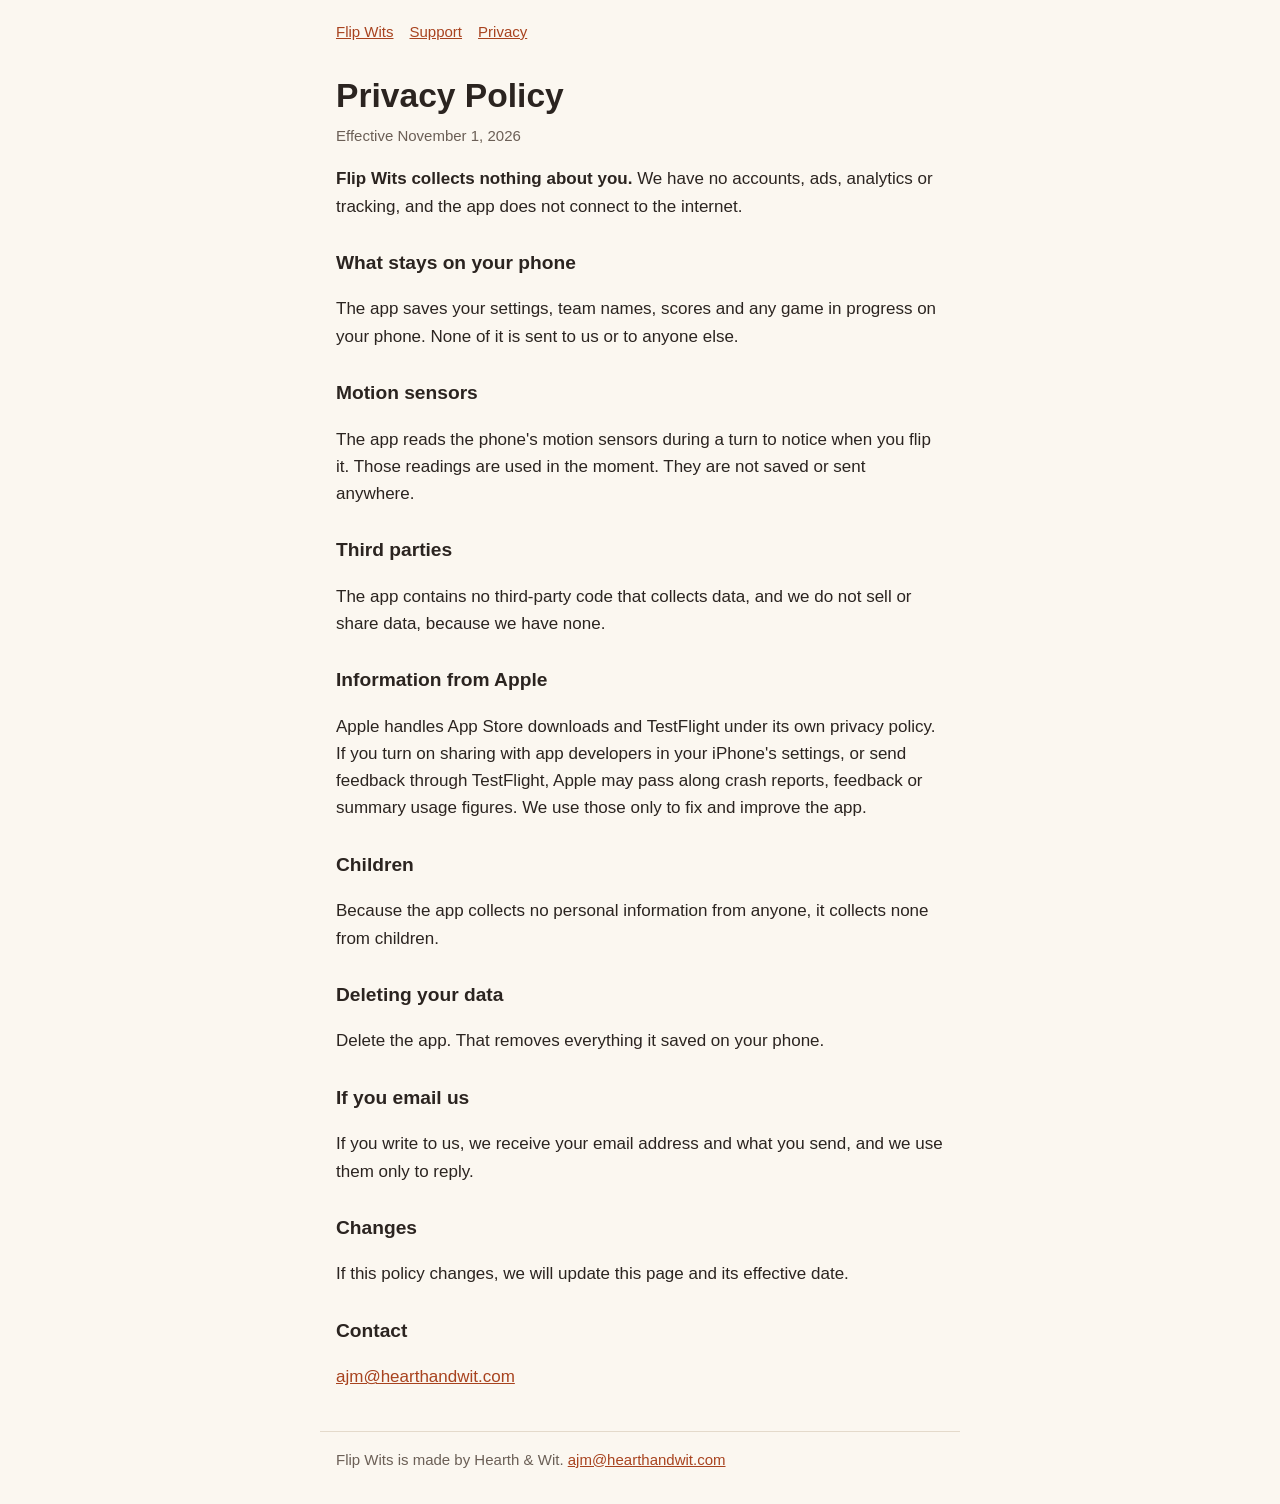
==== privacy/index.html @ d8ba23fc "feat: Flip Wits home, privacy and support pages Co-Authored-By: Claude Opus 5.5 <noreply@anthropic.c" ====
<!doctype html>
<html lang="en">
<head>
<meta charset="utf-8">
<meta name="viewport" content="width=device-width, initial-scale=1">
<title>Flip Wits Privacy</title>
<meta name="description" content="Flip Wits collects nothing about you.">
<link rel="stylesheet" href="/style.css">
</head>
<body>
<nav><a href="/">Flip Wits</a><a href="/support/">Support</a><a href="/privacy/">Privacy</a></nav>
<main>
<h1>Privacy Policy</h1>
<p class="date">Effective November 1, 2026</p>
<p><strong>Flip Wits collects nothing about you.</strong> We have no accounts, ads, analytics or tracking, and the app does not connect to the internet.</p>
<h2>What stays on your phone</h2>
<p>The app saves your settings, team names, scores and any game in progress on your phone. None of it is sent to us or to anyone else.</p>
<h2>Motion sensors</h2>
<p>The app reads the phone's motion sensors during a turn to notice when you flip it. Those readings are used in the moment. They are not saved or sent anywhere.</p>
<h2>Third parties</h2>
<p>The app contains no third-party code that collects data, and we do not sell or share data, because we have none.</p>
<h2>Information from Apple</h2>
<p>Apple handles App Store downloads and TestFlight under its own privacy policy. If you turn on sharing with app developers in your iPhone's settings, or send feedback through TestFlight, Apple may pass along crash reports, feedback or summary usage figures. We use those only to fix and improve the app.</p>
<h2>Children</h2>
<p>Because the app collects no personal information from anyone, it collects none from children.</p>
<h2>Deleting your data</h2>
<p>Delete the app. That removes everything it saved on your phone.</p>
<h2>If you email us</h2>
<p>If you write to us, we receive your email address and what you send, and we use them only to reply.</p>
<h2>Changes</h2>
<p>If this policy changes, we will update this page and its effective date.</p>
<h2>Contact</h2>
<p><a href="mailto:ajm@hearthandwit.com">ajm@hearthandwit.com</a></p>
</main>
<footer>Flip Wits is made by Hearth &amp; Wit. <a href="mailto:ajm@hearthandwit.com">ajm@hearthandwit.com</a></footer>
</body>
</html>
---- style.css ----
/* One small stylesheet with no outside requests, so the pages load fast and tell no third party about a visit. */
:root { color-scheme: light dark; --bg: #fbf7f0; --ink: #2b2420; --muted: #6b5f56; --accent: #a8431f; --rule: #e4dacb; }
@media (prefers-color-scheme: dark) { :root { --bg: #1f1a17; --ink: #f3ece3; --muted: #b9ada1; --accent: #ef9a72; --rule: #40362f; } }
* { box-sizing: border-box; }
body { margin: 0; background: var(--bg); color: var(--ink); font: 17px/1.6 -apple-system, BlinkMacSystemFont, "Segoe UI", Roboto, sans-serif; }
main, nav, footer { max-width: 40rem; margin: 0 auto; padding: 0 16px; }
nav { padding-top: 20px; display: flex; flex-wrap: wrap; gap: 16px; font-size: 15px; }
h1 { font-size: 2.1rem; line-height: 1.2; margin: 32px 0 8px; }
h2 { font-size: 1.2rem; margin: 28px 0 4px; }
a { color: var(--accent); }
.lede { font-size: 1.15rem; color: var(--muted); margin-top: 0; }
.date { color: var(--muted); font-size: 15px; margin-top: 0; }
footer { margin-top: 40px; padding-top: 16px; padding-bottom: 32px; border-top: 1px solid var(--rule); color: var(--muted); font-size: 15px; }
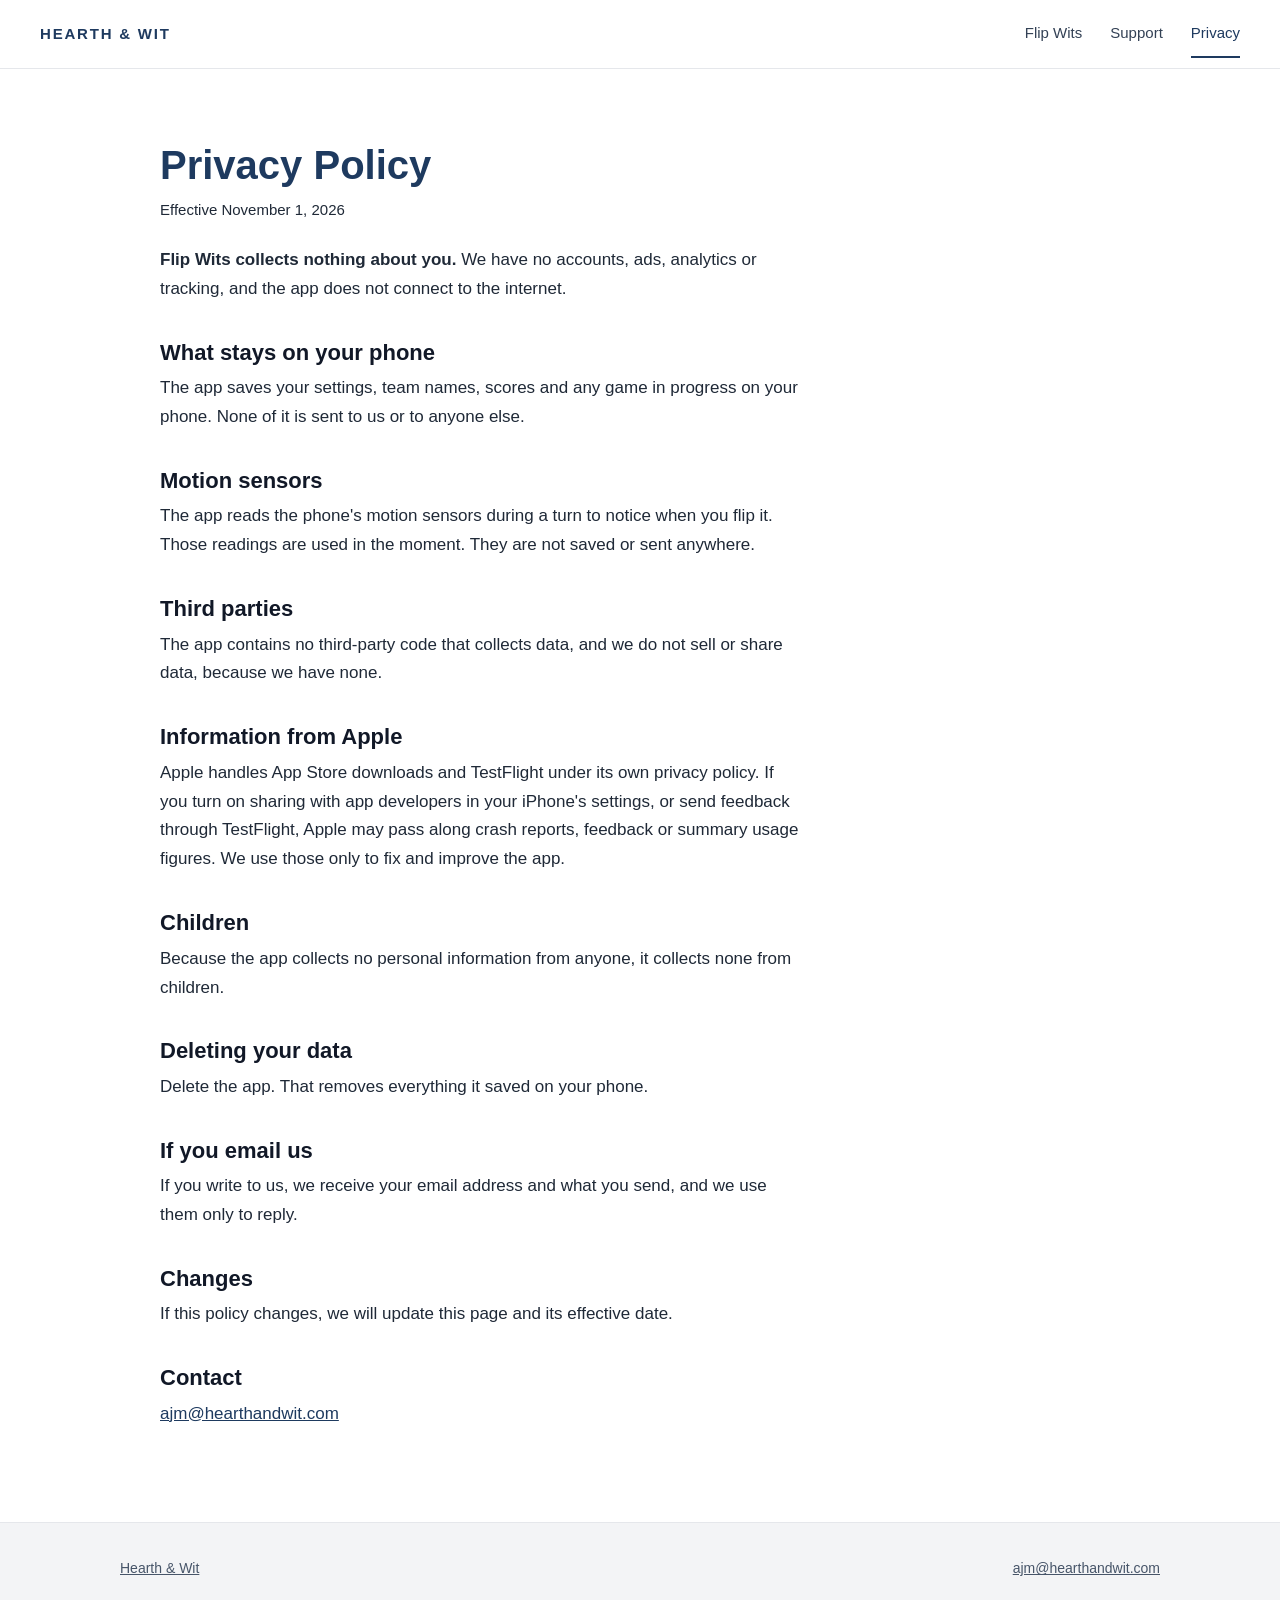
==== commit 946c565f: "style: match the Hearth & Wit site Reuses the main site's stylesheet, favicon, top bar, hero and car" ====
--- a/privacy/index.html
+++ b/privacy/index.html
@@ -5,11 +5,23 @@
 <meta name="viewport" content="width=device-width, initial-scale=1">
 <title>Flip Wits Privacy</title>
 <meta name="description" content="Flip Wits collects nothing about you.">
-<link rel="stylesheet" href="/style.css">
+<meta name="theme-color" content="#ffffff">
+<link rel="icon" href="../favicon.svg?v=2" type="image/svg+xml">
+<link rel="stylesheet" href="../style.css?v=2">
 </head>
 <body>
-<nav><a href="/">Flip Wits</a><a href="/support/">Support</a><a href="/privacy/">Privacy</a></nav>
-<main>
+<a class="skip" href="#main">Skip to content</a>
+<header class="top">
+  <a class="brand" href="https://hearthandwit.com/">Hearth &amp; Wit</a>
+  <nav aria-label="Flip Wits">
+    <a href="../">Flip Wits</a>
+    <a href="../support/">Support</a>
+    <a href="../privacy/" aria-current="page">Privacy</a>
+  </nav>
+</header>
+
+<main id="main">
+<article class="page">
 <h1>Privacy Policy</h1>
 <p class="date">Effective November 1, 2026</p>
 <p><strong>Flip Wits collects nothing about you.</strong> We have no accounts, ads, analytics or tracking, and the app does not connect to the internet.</p>
@@ -31,7 +43,14 @@
 <p>If this policy changes, we will update this page and its effective date.</p>
 <h2>Contact</h2>
 <p><a href="mailto:ajm@hearthandwit.com">ajm@hearthandwit.com</a></p>
+</article>
 </main>
-<footer>Flip Wits is made by Hearth &amp; Wit. <a href="mailto:ajm@hearthandwit.com">ajm@hearthandwit.com</a></footer>
+
+<footer>
+  <div class="inner">
+    <span><a href="https://hearthandwit.com/">Hearth &amp; Wit</a></span>
+    <a href="mailto:ajm@hearthandwit.com">ajm@hearthandwit.com</a>
+  </div>
+</footer>
 </body>
 </html>
--- a/style.css
+++ b/style.css
@@ -1,13 +1,91 @@
-/* One small stylesheet with no outside requests, so the pages load fast and tell no third party about a visit. */
-:root { color-scheme: light dark; --bg: #fbf7f0; --ink: #2b2420; --muted: #6b5f56; --accent: #a8431f; --rule: #e4dacb; }
-@media (prefers-color-scheme: dark) { :root { --bg: #1f1a17; --ink: #f3ece3; --muted: #b9ada1; --accent: #ef9a72; --rule: #40362f; } }
+/* One small stylesheet with no outside requests, so the pages load fast and tell no third party about a visit.
+   Everything down to the Flip Wits section is copied from hearthandwit-site/style.css so the two sites match.
+   When that file changes, copy the change here and bump the ?v= tag on the links in all three pages. */
+:root { color-scheme: light; --bg: #ffffff; --ink: #111827; --body: #1f2937; --muted: #475569; --accent: #1e3a5f; --accent-dark: #0f2742; --rule: #e5e7eb; --tint: #f1f5f9; --band: #f3f4f6; }
 * { box-sizing: border-box; }
-body { margin: 0; background: var(--bg); color: var(--ink); font: 17px/1.6 -apple-system, BlinkMacSystemFont, "Segoe UI", Roboto, sans-serif; }
-main, nav, footer { max-width: 40rem; margin: 0 auto; padding: 0 16px; }
-nav { padding-top: 20px; display: flex; flex-wrap: wrap; gap: 16px; font-size: 15px; }
-h1 { font-size: 2.1rem; line-height: 1.2; margin: 32px 0 8px; }
-h2 { font-size: 1.2rem; margin: 28px 0 4px; }
+html { scroll-behavior: smooth; }
+@media (prefers-reduced-motion: reduce) { html { scroll-behavior: auto; } .card { transition: none; } }
+body { margin: 0; background: var(--bg); color: var(--ink); font: 17px/1.7 Inter, -apple-system, BlinkMacSystemFont, "Segoe UI", Roboto, sans-serif; position: relative; }
 a { color: var(--accent); }
-.lede { font-size: 1.15rem; color: var(--muted); margin-top: 0; }
-.date { color: var(--muted); font-size: 15px; margin-top: 0; }
-footer { margin-top: 40px; padding-top: 16px; padding-bottom: 32px; border-top: 1px solid var(--rule); color: var(--muted); font-size: 15px; }
+a:hover { color: var(--accent-dark); }
+/* One visible focus ring for keyboard users, on every link. */
+a:focus-visible { outline: 3px solid var(--accent); outline-offset: 3px; border-radius: 3px; }
+/* The skip link sits off screen until a keyboard user tabs to it. */
+.skip { position: absolute; left: 16px; top: -48px; background: var(--accent); color: #fff; padding: 8px 12px; border-radius: 6px; z-index: 3; text-decoration: none; }
+.skip:focus { top: 12px; }
+h1, h2, h3 { line-height: 1.2; margin: 0; }
+p { margin: 0 0 14px; }
+
+/* The top bar: wordmark left, section links right, wrapping on a phone. */
+.top { position: sticky; top: 0; z-index: 2; background: rgba(255, 255, 255, .96); border-bottom: 1px solid var(--rule); display: flex; flex-wrap: wrap; align-items: center; justify-content: space-between; gap: 4px 32px; padding: 10px 40px; }
+.brand { font-size: 15px; font-weight: 700; letter-spacing: .12em; text-transform: uppercase; color: var(--accent); text-decoration: none; padding: 10px 0; }
+nav { display: flex; flex-wrap: wrap; gap: 4px 28px; }
+nav a { color: #334155; text-decoration: none; font-size: 15px; font-weight: 500; padding: 10px 0; border-bottom: 2px solid transparent; }
+nav a:hover { color: var(--accent); border-bottom-color: var(--accent); }
+
+/* The faint line drawing sits behind the hero, off the right edge. The wrapper clips it so the page never grows wider than the window. */
+.backdrop { position: absolute; right: 0; top: 120px; width: 600px; height: 720px; overflow: hidden; color: var(--accent); opacity: .07; pointer-events: none; z-index: 0; }
+.backdrop svg { position: absolute; right: -120px; top: 0; width: 720px; height: 720px; }
+
+main { position: relative; z-index: 1; width: 100%; max-width: 1040px; margin: 0 auto; padding: 0 40px; }
+
+/* The hero: the mark beside the introduction, stacking on a phone. */
+.hero { display: flex; align-items: center; gap: 64px; padding: 96px 0 72px; }
+.mark { flex: 0 0 auto; width: 200px; height: 200px; border-radius: 50%; background: var(--tint); border: 1px solid #e2e8f0; display: flex; align-items: center; justify-content: center; color: var(--accent); }
+.mark svg { width: 112px; height: 112px; }
+.intro { min-width: 0; }
+h1 { font-size: 40px; font-weight: 700; color: var(--accent); margin-bottom: 12px; }
+.tagline { color: var(--muted); margin-bottom: 20px; }
+.intro p { color: var(--body); }
+.cta { margin-top: 24px; }
+/* The outlined button, in the style of the reference site's Download CV button, filled on hover. */
+.button { display: inline-flex; align-items: center; gap: 10px; border: 1.5px solid var(--accent); color: var(--accent); border-radius: 6px; padding: 12px 20px; font-size: 13px; font-weight: 600; letter-spacing: .08em; text-transform: uppercase; text-decoration: none; min-height: 44px; }
+.button svg { width: 16px; height: 16px; }
+.button:hover { background: var(--accent); color: #fff; }
+
+/* The cards: three across on a desktop, one column on a phone. */
+.apps { padding: 24px 0 48px; }
+h2 { font-size: 26px; font-weight: 700; margin-bottom: 8px; }
+.sub { color: var(--muted); font-size: 16px; margin-bottom: 28px; }
+.cards { list-style: none; margin: 0; padding: 0; display: grid; grid-template-columns: repeat(3, minmax(0, 1fr)); gap: 24px; }
+.card { background: var(--bg); border: 1px solid var(--rule); border-radius: 10px; padding: 28px; display: flex; flex-direction: column; gap: 12px; transition: box-shadow .15s ease; }
+.card:hover { box-shadow: 0 6px 24px rgba(15, 23, 42, .08); }
+.icon { width: 28px; height: 28px; color: var(--accent); }
+h3 { font-size: 19px; font-weight: 600; margin-top: 4px; }
+.card p { margin: 0; font-size: 15px; line-height: 1.65; color: #374151; }
+.card > p:first-of-type { flex: 1 0 auto; }
+.open { text-decoration: none; font-weight: 600; font-size: 15px; display: inline-flex; align-items: center; gap: 6px; padding: 8px 0; min-height: 44px; }
+.open svg { width: 16px; height: 16px; }
+.open:hover { text-decoration: underline; }
+.more { display: flex; flex-wrap: wrap; gap: 0 16px; border-top: 1px solid var(--tint); padding-top: 8px; }
+.more a { color: var(--muted); font-size: 14px; text-decoration: none; padding: 8px 0; display: inline-block; }
+.more a:hover { color: var(--accent); text-decoration: underline; }
+
+.support { padding: 24px 0 80px; max-width: 640px; }
+.support p { color: var(--body); }
+
+footer { position: relative; z-index: 1; background: var(--band); border-top: 1px solid var(--rule); padding: 28px 40px; }
+footer .inner { max-width: 1040px; margin: 0 auto; display: flex; flex-wrap: wrap; align-items: center; justify-content: space-between; gap: 8px 24px; font-size: 14px; color: var(--muted); }
+footer a { color: var(--muted); padding: 6px 0; }
+
+@media (max-width: 760px) {
+  .top, footer { padding-left: 16px; padding-right: 16px; }
+  main { padding: 0 16px; }
+  .hero { flex-direction: column; align-items: flex-start; gap: 32px; padding: 56px 0 40px; }
+  h1 { font-size: 34px; }
+  .cards { grid-template-columns: repeat(1, minmax(0, 1fr)); }
+  .backdrop { width: 280px; height: 480px; top: 60px; }
+  .backdrop svg { width: 480px; height: 480px; right: -200px; }
+}
+
+/* Flip Wits additions: the text pages use the home page's reading width and heading sizes. */
+.page { max-width: 640px; padding: 72px 0 80px; }
+.page h1 { margin-bottom: 8px; }
+.page h2 { font-size: 22px; margin: 36px 0 8px; }
+.page h3 { font-size: 17px; margin: 24px 0 4px; }
+.page p { color: var(--body); }
+.date { color: var(--muted); font-size: 15px; margin-bottom: 24px; }
+.lede { color: var(--muted); margin-bottom: 8px; }
+.status { color: var(--muted); font-size: 15px; }
+nav a[aria-current="page"] { color: var(--accent); border-bottom-color: var(--accent); }
+@media (max-width: 760px) { .page { padding: 48px 0 56px; } }
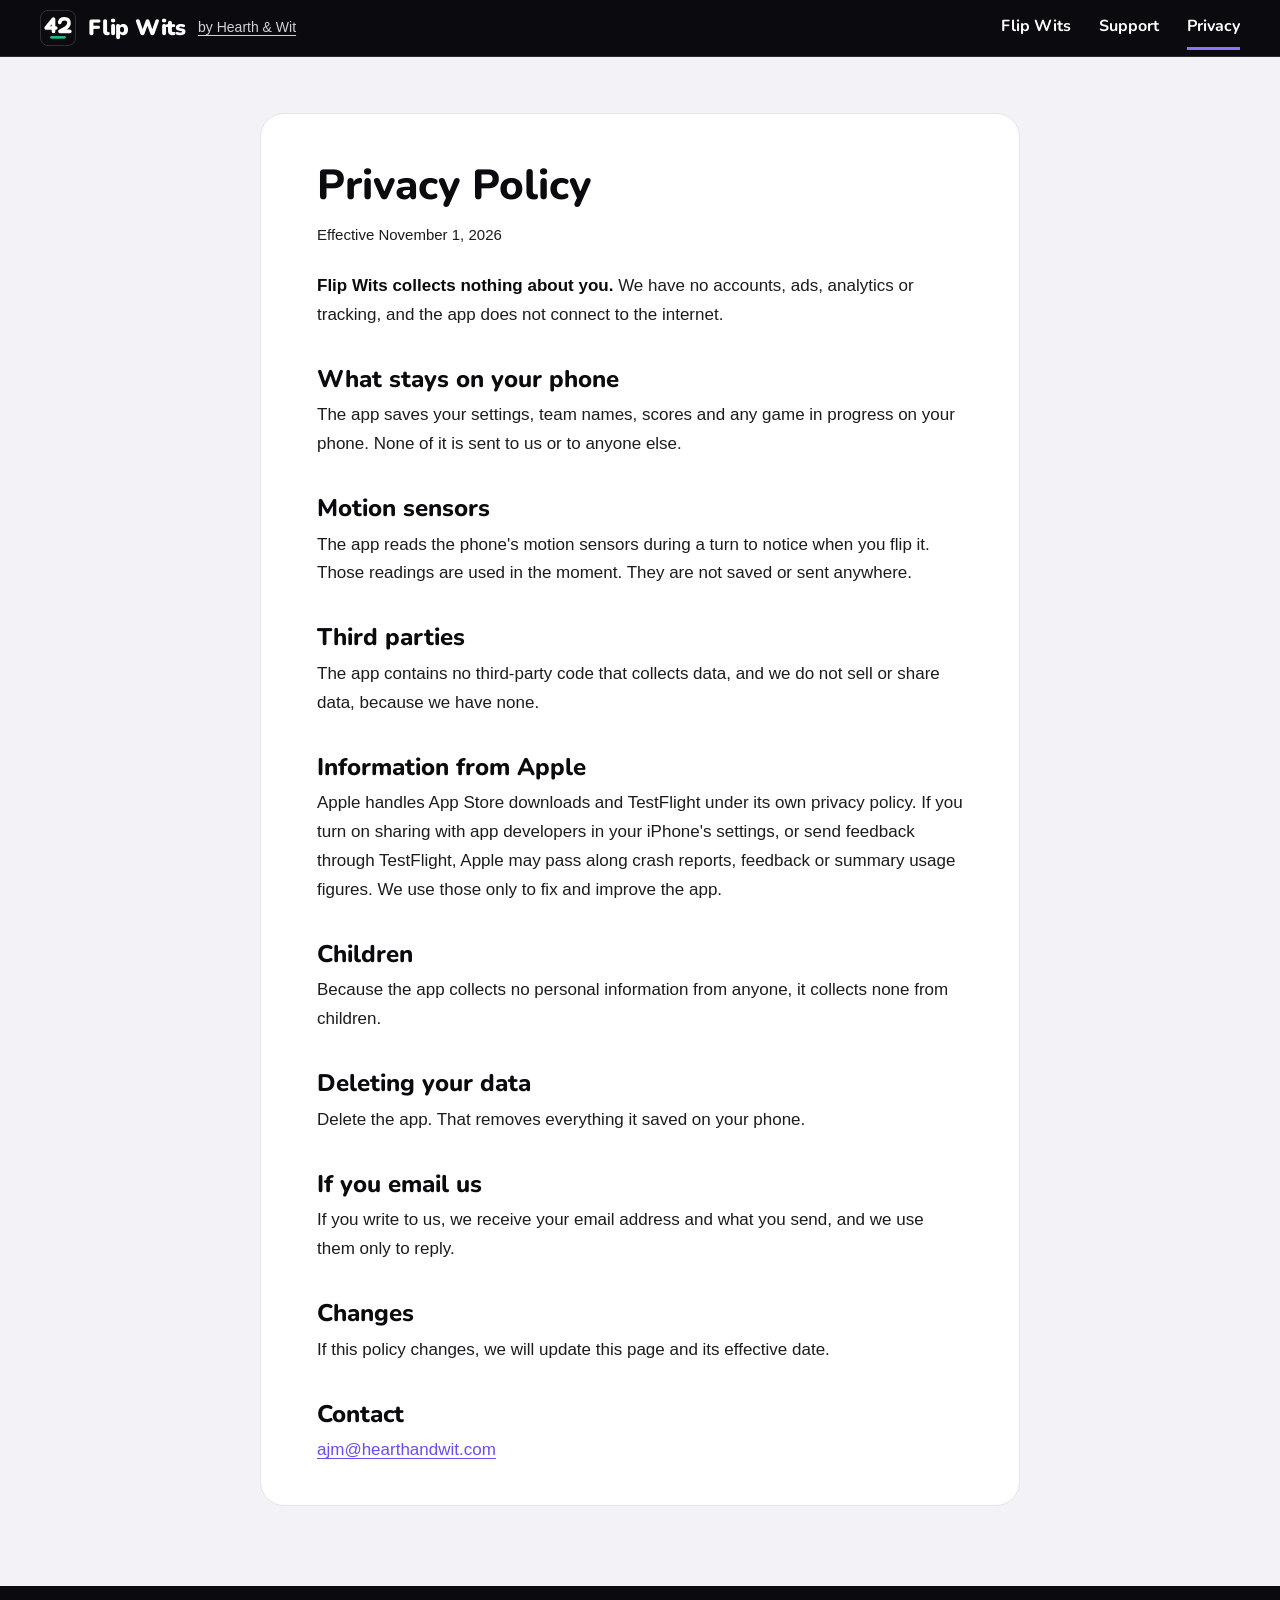
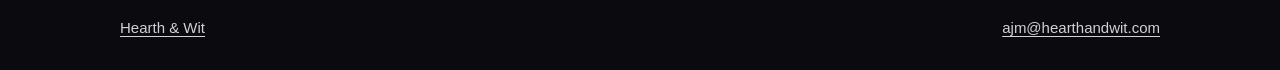
==== commit 2c4d29c0: "Restyle the site as Flip Wits instead of a copy of Hearth & Wit The pages now carry the app's own lo" ====
--- a/privacy/index.html
+++ b/privacy/index.html
@@ -5,14 +5,19 @@
 <meta name="viewport" content="width=device-width, initial-scale=1">
 <title>Flip Wits Privacy</title>
 <meta name="description" content="Flip Wits collects nothing about you.">
-<meta name="theme-color" content="#ffffff">
-<link rel="icon" href="../favicon.svg?v=2" type="image/svg+xml">
-<link rel="stylesheet" href="../style.css?v=2">
+<meta name="theme-color" content="#0B0B0F">
+<link rel="icon" href="../favicon.svg?v=3" type="image/svg+xml">
+<link rel="stylesheet" href="../style.css?v=3">
 </head>
 <body>
 <a class="skip" href="#main">Skip to content</a>
+<!-- The top bar: the Flip Wits mark and wordmark, a small link back to the company, and the page links. -->
 <header class="top">
-  <a class="brand" href="https://hearthandwit.com/">Hearth &amp; Wit</a>
+  <div class="brand">
+    <svg class="brand-mark" aria-hidden="true" viewBox="0 0 64 64"><rect x=".75" y=".75" width="62.5" height="62.5" rx="14" fill="#0B0B0F" stroke="#3A3A3C" stroke-width="1.5"/><path d="M24 38V16L11 32H28M35 22Q36 15.5 43.5 15.5Q51.5 15.5 51.5 23Q51.5 27.5 46.5 31.5L35.5 38H53" fill="none" stroke="#FFFFFF" stroke-width="6.5" stroke-linecap="round" stroke-linejoin="round"/><rect x="18" y="46" width="28" height="5" rx="2.5" fill="#1FB889"/></svg>
+    <span class="wordmark">Flip Wits</span>
+    <a class="by" href="https://hearthandwit.com/">by Hearth &amp; Wit</a>
+  </div>
   <nav aria-label="Flip Wits">
     <a href="../">Flip Wits</a>
     <a href="../support/">Support</a>
--- a/style.css
+++ b/style.css
@@ -1,91 +1,218 @@
-/* One small stylesheet with no outside requests, so the pages load fast and tell no third party about a visit.
-   Everything down to the Flip Wits section is copied from hearthandwit-site/style.css so the two sites match.
-   When that file changes, copy the change here and bump the ?v= tag on the links in all three pages. */
-:root { color-scheme: light; --bg: #ffffff; --ink: #111827; --body: #1f2937; --muted: #475569; --accent: #1e3a5f; --accent-dark: #0f2742; --rule: #e5e7eb; --tint: #f1f5f9; --band: #f3f4f6; }
+/* The Flip Wits site: one small stylesheet with no outside requests, so the pages load fast and tell no third party about a visit.
+   The look follows the iOS app itself, not the Hearth & Wit company site. Every color below is a value from the app's design
+   tokens (design/tokens.json in the math-phone-app repo); README.md lists where each one comes from and its contrast.
+   When this file changes, bump the ?v= tag on its links in all three pages. */
+
+/* Nunito is the rounded face the app's design canvases use in place of SF Pro Rounded. Only the latin subset and only
+   the three weights in use are served from this site's own fonts folder (OFL, see fonts/OFL.txt): 700 for buttons and
+   small headings, 800 for headings and the wordmark, 900 for the big number on the turn screen, as the app sets numbers heavy.
+   font-display: swap shows the text at once in the fallback face while a file loads. */
+@font-face { font-family: "Nunito"; src: url("fonts/nunito-700-latin.woff2") format("woff2"); font-weight: 700; font-style: normal; font-display: swap; }
+@font-face { font-family: "Nunito"; src: url("fonts/nunito-800-latin.woff2") format("woff2"); font-weight: 800; font-style: normal; font-display: swap; }
+@font-face { font-family: "Nunito"; src: url("fonts/nunito-900-latin.woff2") format("woff2"); font-weight: 900; font-style: normal; font-display: swap; }
+
+/* The palette, named as in the app. The game ground and its white text are the turn, countdown and flash screens; the grouped
+   grey and white surfaces are the app's menus. Got it and Pass each come in a light-ground and a dark-ground value, and are
+   never shown by color alone: each always sits with its glyph and its word. --soft and --muted are the two text greys,
+   chosen dark (or light) enough to pass 4.5:1 on every ground they sit on. */
+:root {
+  color-scheme: light;
+  --ground: #0B0B0F; --on-ground: #FFFFFF; --soft: #D1D1D6; --raised: #1C1C1E; --edge: #2C2C2E;
+  --grouped: #F2F2F7; --surface: #FFFFFF; --label: #0B0B0F; --body: #1C1C1E; --muted: #545458; --rule: #E5E5EA;
+  --violet: #6C4CF1; --violet-deep: #4A2FD0; --violet-dark: #8B74FF;
+  --got: #009E73; --got-dark: #1FB889; --pass: #D55E00; --pass-dark: #F07A1A; --warn: #E69F00; --warn-dark: #F2B134;
+  --round: Nunito, ui-rounded, "SF Pro Rounded", system-ui, sans-serif;
+  --sans: -apple-system, BlinkMacSystemFont, "Segoe UI", Roboto, "Helvetica Neue", Arial, sans-serif;
+  --focus: var(--violet);
+}
+
+/* The page ground is the menus' grouped grey, so the long support and privacy text reads as dark on light. The body face is the
+   system sans, as the app's menus use the system labels; the rounded face is kept for headings, buttons and numbers. */
 * { box-sizing: border-box; }
 html { scroll-behavior: smooth; }
-@media (prefers-reduced-motion: reduce) { html { scroll-behavior: auto; } .card { transition: none; } }
-body { margin: 0; background: var(--bg); color: var(--ink); font: 17px/1.7 Inter, -apple-system, BlinkMacSystemFont, "Segoe UI", Roboto, sans-serif; position: relative; }
-a { color: var(--accent); }
-a:hover { color: var(--accent-dark); }
-/* One visible focus ring for keyboard users, on every link. */
-a:focus-visible { outline: 3px solid var(--accent); outline-offset: 3px; border-radius: 3px; }
-/* The skip link sits off screen until a keyboard user tabs to it. */
-.skip { position: absolute; left: 16px; top: -48px; background: var(--accent); color: #fff; padding: 8px 12px; border-radius: 6px; z-index: 3; text-decoration: none; }
+body { margin: 0; background: var(--grouped); color: var(--body); font: 17px/1.7 var(--sans); position: relative; -webkit-text-size-adjust: 100%; }
+h1, h2, h3 { font-family: var(--round); font-weight: 800; color: var(--label); line-height: 1.15; margin: 0; }
+p { margin: 0 0 14px; }
+a { color: var(--violet); text-underline-offset: 3px; }
+a:hover { color: var(--violet-deep); }
+
+/* One visible focus ring for keyboard users on every link. It is violet on the light grounds and white on the dark ones
+   (the dark blocks set --focus), so it always stands well clear of what is behind it. */
+:focus-visible { outline: 3px solid var(--focus); outline-offset: 3px; border-radius: 6px; }
+.top, .hero, footer { --focus: var(--on-ground); }
+
+/* The skip link sits off screen until a keyboard user tabs to it, then drops in over the top bar. */
+.skip { position: absolute; left: 16px; top: -64px; z-index: 3; background: var(--violet-deep); color: #fff; font-family: var(--round); font-weight: 800; padding: 12px 20px; border-radius: 999px; text-decoration: none; }
 .skip:focus { top: 12px; }
-h1, h2, h3 { line-height: 1.2; margin: 0; }
-p { margin: 0 0 14px; }
-
-/* The top bar: wordmark left, section links right, wrapping on a phone. */
-.top { position: sticky; top: 0; z-index: 2; background: rgba(255, 255, 255, .96); border-bottom: 1px solid var(--rule); display: flex; flex-wrap: wrap; align-items: center; justify-content: space-between; gap: 4px 32px; padding: 10px 40px; }
-.brand { font-size: 15px; font-weight: 700; letter-spacing: .12em; text-transform: uppercase; color: var(--accent); text-decoration: none; padding: 10px 0; }
-nav { display: flex; flex-wrap: wrap; gap: 4px 28px; }
-nav a { color: #334155; text-decoration: none; font-size: 15px; font-weight: 500; padding: 10px 0; border-bottom: 2px solid transparent; }
-nav a:hover { color: var(--accent); border-bottom-color: var(--accent); }
-
-/* The faint line drawing sits behind the hero, off the right edge. The wrapper clips it so the page never grows wider than the window. */
-.backdrop { position: absolute; right: 0; top: 120px; width: 600px; height: 720px; overflow: hidden; color: var(--accent); opacity: .07; pointer-events: none; z-index: 0; }
-.backdrop svg { position: absolute; right: -120px; top: 0; width: 720px; height: 720px; }
-
-main { position: relative; z-index: 1; width: 100%; max-width: 1040px; margin: 0 auto; padding: 0 40px; }
-
-/* The hero: the mark beside the introduction, stacking on a phone. */
-.hero { display: flex; align-items: center; gap: 64px; padding: 96px 0 72px; }
-.mark { flex: 0 0 auto; width: 200px; height: 200px; border-radius: 50%; background: var(--tint); border: 1px solid #e2e8f0; display: flex; align-items: center; justify-content: center; color: var(--accent); }
-.mark svg { width: 112px; height: 112px; }
-.intro { min-width: 0; }
-h1 { font-size: 40px; font-weight: 700; color: var(--accent); margin-bottom: 12px; }
-.tagline { color: var(--muted); margin-bottom: 20px; }
-.intro p { color: var(--body); }
-.cta { margin-top: 24px; }
-/* The outlined button, in the style of the reference site's Download CV button, filled on hover. */
-.button { display: inline-flex; align-items: center; gap: 10px; border: 1.5px solid var(--accent); color: var(--accent); border-radius: 6px; padding: 12px 20px; font-size: 13px; font-weight: 600; letter-spacing: .08em; text-transform: uppercase; text-decoration: none; min-height: 44px; }
-.button svg { width: 16px; height: 16px; }
-.button:hover { background: var(--accent); color: #fff; }
-
-/* The cards: three across on a desktop, one column on a phone. */
-.apps { padding: 24px 0 48px; }
-h2 { font-size: 26px; font-weight: 700; margin-bottom: 8px; }
-.sub { color: var(--muted); font-size: 16px; margin-bottom: 28px; }
+.skip:hover { color: #fff; }
+
+/* The blocks share one centered column, so the dark hero band and the light sections can each run edge to edge. */
+.wrap { width: 100%; max-width: 1120px; margin: 0 auto; padding: 0 40px; }
+
+/* The top bar is a strip of the game ground: the 42 mark and the Flip Wits wordmark on the left, with a small "by Hearth & Wit"
+   link home to the company, and the page links on the right. Every link is held 44px tall so it is easy to tap. */
+.top { position: sticky; top: 0; z-index: 2; background: var(--ground); color: var(--on-ground); border-bottom: 1px solid var(--edge); display: flex; flex-wrap: wrap; align-items: center; justify-content: space-between; gap: 0 32px; padding: 6px 40px; }
+.brand { display: flex; align-items: center; flex-wrap: wrap; gap: 0 12px; margin: 0; }
+.brand-mark { width: 36px; height: 36px; flex: 0 0 auto; display: block; }
+.wordmark { font-family: var(--round); font-weight: 900; letter-spacing: -.01em; }
+.brand .wordmark { font-size: 22px; line-height: 1; }
+.by { display: inline-flex; align-items: center; min-height: 44px; color: var(--soft); font-size: 14px; }
+.by:hover { color: var(--on-ground); }
+nav { display: flex; flex-wrap: wrap; gap: 0 28px; }
+nav a { display: inline-flex; align-items: center; min-height: 44px; color: var(--on-ground); text-decoration: none; font-family: var(--round); font-weight: 700; font-size: 16px; border-bottom: 3px solid transparent; }
+nav a:hover { color: var(--on-ground); border-bottom-color: var(--soft); }
+/* The page you are on is marked the way the app marks a selected chip: in its violet (the dark-ground value here). */
+nav a[aria-current="page"] { border-bottom-color: var(--violet-dark); }
+
+/* The hero is the turn screen's near-black ground with white text: the mark beside the wordmark, the introduction and the
+   Email button on the left, and a drawing of the real turn screen on a sideways phone on the right, stacking on a phone. */
+.hero { background: var(--ground); color: var(--on-ground); }
+.hero-inner { display: flex; align-items: center; justify-content: space-between; gap: 48px; padding-top: 88px; padding-bottom: 96px; }
+.intro { min-width: 0; max-width: 540px; }
+.title-row { display: flex; align-items: center; gap: 20px; margin-bottom: 20px; }
+.hero-mark { width: 88px; height: 88px; flex: 0 0 auto; display: block; }
+.hero h1 { color: var(--on-ground); font-size: 60px; line-height: 1; }
+.tagline { font-family: var(--round); font-weight: 800; font-size: 22px; line-height: 1.35; color: var(--on-ground); margin-bottom: 18px; }
+.intro p { color: var(--soft); }
+.intro .tagline { color: var(--on-ground); }
+/* The testing note is a capsule with a warn-yellow dot, the app's color for "not finished". The words carry the meaning;
+   the dot only echoes it. */
+.status { display: inline-flex; align-items: center; gap: 10px; margin-top: 4px; padding: 8px 16px; border-radius: 999px; background: var(--raised); border: 1px solid var(--edge); font-size: 15px; line-height: 1.4; }
+.intro .status { color: var(--on-ground); }
+.status::before { content: ""; flex: 0 0 auto; width: 10px; height: 10px; border-radius: 50%; background: var(--warn-dark); }
+.cta { margin: 28px 0 0; }
+
+/* The button is the app's Play button: a violet capsule with bold rounded white text, deeper violet on hover. */
+.button { display: inline-flex; align-items: center; gap: 10px; min-height: 52px; padding: 12px 26px; border-radius: 999px; background: var(--violet); color: #fff; font-family: var(--round); font-weight: 800; font-size: 17px; line-height: 1.2; text-decoration: none; transition: background-color .15s ease; }
+.button:hover { background: var(--violet-deep); color: #fff; }
+.button svg { width: 20px; height: 20px; flex: 0 0 auto; }
+
+/* The turn screen on a sideways phone, reused from the drawing of Flip Wits on hearthandwit.com (its .fw rules), so both
+   sites show the same picture. It is drawn at a fixed 300px square and scaled with --s, and the wrapper takes the scaled
+   size so the layout leaves the right room. The disc behind it is a slightly raised dark with two violet turning arcs. */
+.fw-art { --s: 1.5; flex: 0 0 auto; width: calc(300px * var(--s)); height: calc(300px * var(--s)); }
+.fw-stage { position: relative; width: 300px; height: 300px; transform: scale(var(--s)); transform-origin: 0 0; }
+.fw-disc { position: absolute; left: 10px; top: 10px; width: 280px; height: 280px; display: block; }
+/* The phone body is the company site's neutral dark grey, with a thin lighter edge so it still shows on the near-black.
+   Its camera is on the left, so the top of the phone points left: the volume keys (the left edge when upright) are on
+   the bottom edge and the side key on the top edge. The second volume key is the first one's shadow, 36px along. */
+.phone-side { position: absolute; left: 5px; top: 80px; width: 290px; height: 140px; padding: 8px; background: #2E3036; border-radius: 34px; box-shadow: 0 16px 30px rgba(0, 0, 0, .5), inset 0 0 0 1px #5A5D66; }
+.phone-side::before, .phone-side::after { content: ""; position: absolute; background: #2E3036; }
+.phone-side::before { left: 112px; bottom: -3px; width: 28px; height: 3px; border-radius: 0 0 2px 2px; box-shadow: 36px 0 0 #2E3036; }
+.phone-side::after { left: 132px; top: -3px; width: 48px; height: 3px; border-radius: 2px 2px 0 0; }
+/* The glass clips the drawing like a real screen. Small text is enlarged past true scale so it still reads.
+   Numbers are tabular and the big one is set heavy (900), as in the app; the camera island is the ::before at the left. */
+.fw { position: relative; width: 100%; height: 100%; overflow: hidden; display: flex; flex-direction: column; gap: 3px; padding: 8px 14px 7px 32px; border-radius: 26px; background: var(--ground); color: #fff; font-family: var(--round); font-weight: 800; font-variant-numeric: tabular-nums; line-height: 1.1; white-space: nowrap; }
+.fw::before { content: ""; position: absolute; left: 8px; top: 50%; width: 15px; height: 44px; margin-top: -22px; border-radius: 8px; background: #000; box-shadow: 0 0 0 1px #1C1C24; }
+.fw svg { display: block; }
+.fw-top { display: grid; grid-template-columns: 1fr auto 1fr; align-items: center; gap: 6px; font-size: 7.5px; }
+.fw-team { display: flex; align-items: center; gap: 3px; }
+.fw-team::before { content: ""; width: 6px; height: 6px; border-radius: 50%; background: #EB4F72; }
+.fw-deck { padding: 1px 5px; border-radius: 999px; border: 1px solid rgba(255, 255, 255, .4); font-size: 7px; }
+.fw-score { justify-self: end; display: flex; align-items: center; gap: 6px; font-size: 11px; }
+.fw-got, .fw-pass { display: flex; align-items: center; gap: 2px; }
+.fw-got { color: var(--got-dark); }
+.fw-pass { color: var(--pass-dark); }
+.fw-score svg { width: 9px; height: 9px; }
+/* The timer bar is a capsule, as in the app: a faint track with the time left in white. */
+.fw-timer { display: flex; align-items: center; gap: 6px; font-size: 8px; line-height: 1; }
+.fw-track { flex: 1; height: 3px; border-radius: 999px; background: rgba(255, 255, 255, .4); overflow: hidden; }
+.fw-track span { display: block; width: 62%; height: 100%; border-radius: 999px; background: #fff; }
+.fw-number { flex: 1; display: flex; align-items: center; justify-content: center; font-size: 66px; font-weight: 900; line-height: .82; letter-spacing: -.02em; }
+.fw-foot { display: flex; align-items: center; justify-content: space-between; gap: 6px; font-size: 7px; }
+.fw-last { display: flex; align-items: center; gap: 3px; padding: 2px 5px; border-radius: 5px; background: rgba(255, 255, 255, .12); }
+.fw-last svg { width: 7px; height: 7px; }
+/* The four operation chips: minus and times are on (white), plus and divide are off, outlined and struck through. */
+.fw-ops { display: flex; gap: 3px; font-size: 8px; line-height: 1; }
+.fw-ops span { position: relative; width: 14px; height: 11px; display: flex; align-items: center; justify-content: center; border-radius: 3px; background: #fff; color: var(--ground); }
+.fw-ops .off { background: none; border: 1px solid rgba(255, 255, 255, .4); color: rgba(255, 255, 255, .5); }
+.fw-ops .off::after { content: ""; position: absolute; left: 50%; top: 50%; width: 1.15em; height: 1px; background: currentColor; transform: translate(-50%, -50%) rotate(-50deg); }
+.fw-end { color: rgba(255, 255, 255, .6); }
+
+/* How to play: three white cards on the grouped grey, like rows in the app's menus, with the app's 24px card radius. */
+.steps { padding: 72px 0 88px; }
+.steps h2 { font-size: 34px; margin-bottom: 8px; }
+.sub { color: var(--muted); font-size: 17px; margin-bottom: 32px; }
 .cards { list-style: none; margin: 0; padding: 0; display: grid; grid-template-columns: repeat(3, minmax(0, 1fr)); gap: 24px; }
-.card { background: var(--bg); border: 1px solid var(--rule); border-radius: 10px; padding: 28px; display: flex; flex-direction: column; gap: 12px; transition: box-shadow .15s ease; }
-.card:hover { box-shadow: 0 6px 24px rgba(15, 23, 42, .08); }
-.icon { width: 28px; height: 28px; color: var(--accent); }
-h3 { font-size: 19px; font-weight: 600; margin-top: 4px; }
-.card p { margin: 0; font-size: 15px; line-height: 1.65; color: #374151; }
-.card > p:first-of-type { flex: 1 0 auto; }
-.open { text-decoration: none; font-weight: 600; font-size: 15px; display: inline-flex; align-items: center; gap: 6px; padding: 8px 0; min-height: 44px; }
-.open svg { width: 16px; height: 16px; }
-.open:hover { text-decoration: underline; }
-.more { display: flex; flex-wrap: wrap; gap: 0 16px; border-top: 1px solid var(--tint); padding-top: 8px; }
-.more a { color: var(--muted); font-size: 14px; text-decoration: none; padding: 8px 0; display: inline-block; }
-.more a:hover { color: var(--accent); text-decoration: underline; }
-
-.support { padding: 24px 0 80px; max-width: 640px; }
-.support p { color: var(--body); }
-
-footer { position: relative; z-index: 1; background: var(--band); border-top: 1px solid var(--rule); padding: 28px 40px; }
-footer .inner { max-width: 1040px; margin: 0 auto; display: flex; flex-wrap: wrap; align-items: center; justify-content: space-between; gap: 8px 24px; font-size: 14px; color: var(--muted); }
-footer a { color: var(--muted); padding: 6px 0; }
-
-@media (max-width: 760px) {
-  .top, footer { padding-left: 16px; padding-right: 16px; }
-  main { padding: 0 16px; }
-  .hero { flex-direction: column; align-items: flex-start; gap: 32px; padding: 56px 0 40px; }
-  h1 { font-size: 34px; }
-  .cards { grid-template-columns: repeat(1, minmax(0, 1fr)); }
-  .backdrop { width: 280px; height: 480px; top: 60px; }
-  .backdrop svg { width: 480px; height: 480px; right: -200px; }
-}
-
-/* Flip Wits additions: the text pages use the home page's reading width and heading sizes. */
-.page { max-width: 640px; padding: 72px 0 80px; }
-.page h1 { margin-bottom: 8px; }
-.page h2 { font-size: 22px; margin: 36px 0 8px; }
-.page h3 { font-size: 17px; margin: 24px 0 4px; }
+.card { background: var(--surface); border: 1px solid var(--rule); border-radius: 24px; padding: 16px 16px 28px; display: flex; flex-direction: column; gap: 12px; }
+/* Each card opens with a small flash screen as the app shows it: the near-black ground with, in turn, the number your team
+   sees, the green check with "Got it" and the orange pass arrow with "Pass", in the app's dark-ground colors. The h3 below
+   names the step in words, so the tile is a picture only and is hidden from screen readers. */
+.tile { height: 124px; border-radius: 16px; background: var(--ground); color: var(--on-ground); display: flex; flex-direction: column; align-items: center; justify-content: center; gap: 10px; font-family: var(--round); font-weight: 800; font-size: 28px; line-height: 1; margin-bottom: 8px; }
+.tile-row { display: flex; align-items: center; gap: 10px; }
+.tile svg { width: 34px; height: 34px; display: block; }
+.tile-got { color: var(--got-dark); }
+.tile-pass { color: var(--pass-dark); }
+.tile-number { font-size: 56px; font-weight: 900; letter-spacing: -.02em; line-height: .9; font-variant-numeric: tabular-nums; }
+.tile-track { width: 120px; height: 6px; border-radius: 999px; background: rgba(255, 255, 255, .4); overflow: hidden; }
+.tile-track span { display: block; width: 62%; height: 100%; border-radius: 999px; background: #fff; }
+/* The step titles carry a direction glyph in the light-ground values: violet for the phone, Got it green for up, Pass orange
+   for down. As graphics beside words they need 3:1 on white, which all three clear. */
+.card h3 { display: flex; align-items: center; gap: 10px; font-size: 21px; padding: 0 12px; }
+.card h3 svg { width: 24px; height: 24px; flex: 0 0 auto; }
+.ic-hold { color: var(--violet); }
+.ic-got { color: var(--got); }
+.ic-pass { color: var(--pass); }
+.card p { margin: 0; padding: 0 12px; font-size: 16px; line-height: 1.65; color: var(--body); }
+
+/* The support and privacy pages: the text sits on one white surface on the grouped grey, held to a reading width,
+   with rounded headings and the system face for the running text. */
+.page { max-width: 760px; margin: 56px auto 80px; padding: 48px 56px 40px; background: var(--surface); border: 1px solid var(--rule); border-radius: 24px; }
+.page h1 { font-size: 42px; margin-bottom: 12px; }
+.page h2 { font-size: 24px; margin: 36px 0 8px; }
+.page h3 { font-size: 19px; font-weight: 700; margin: 24px 0 4px; }
 .page p { color: var(--body); }
+.page strong { color: var(--label); }
 .date { color: var(--muted); font-size: 15px; margin-bottom: 24px; }
 .lede { color: var(--muted); margin-bottom: 8px; }
-.status { color: var(--muted); font-size: 15px; }
-nav a[aria-current="page"] { color: var(--accent); border-bottom-color: var(--accent); }
-@media (max-width: 760px) { .page { padding: 48px 0 56px; } }
+.page > p:last-child { margin-bottom: 0; }
+/* Links inside the running text get 12px of padding above and below. On an inline link that padding does not move the lines,
+   but it does grow the tap target to 44px tall, so a link in a sentence is as easy to tap on a phone as one in the top bar. */
+.page a { padding: 12px 0; }
+.page a:focus-visible { outline-offset: 0; }
+
+/* The footer closes the page on the game ground again, with the company link and the email address, each 44px tall. */
+footer { background: var(--ground); color: var(--soft); padding: 20px 40px; }
+footer .inner { max-width: 1040px; margin: 0 auto; display: flex; flex-wrap: wrap; align-items: center; justify-content: space-between; gap: 0 24px; font-size: 15px; }
+footer a { display: inline-flex; align-items: center; min-height: 44px; color: var(--soft); }
+footer a:hover { color: var(--on-ground); }
+
+/* A narrower desktop: the drawing is drawn smaller so the introduction keeps a comfortable width beside it. */
+@media (max-width: 1080px) {
+  .fw-art { --s: 1.2; }
+}
+
+/* A tablet or phone: the hero stacks, with the drawing under the button, the cards go one per row, and the page
+   surface loses most of its padding so the text keeps its width. The top bar stops sticking, as it wraps to two
+   rows here and would take too much of a small screen. */
+@media (max-width: 860px) {
+  .top { position: static; padding: 4px 16px; }
+  footer { padding: 12px 16px; }
+  .wrap { padding: 0 16px; }
+  .hero-inner { flex-direction: column; align-items: flex-start; gap: 40px; padding-top: 48px; padding-bottom: 56px; }
+  .fw-art { --s: 1; align-self: center; }
+  .hero h1 { font-size: 46px; }
+  .hero-mark { width: 68px; height: 68px; }
+  .title-row { gap: 16px; }
+  .tagline { font-size: 20px; }
+  .steps { padding: 48px 0 56px; }
+  .steps h2 { font-size: 28px; }
+  .cards { grid-template-columns: minmax(0, 1fr); gap: 16px; }
+  .page { margin: 24px 16px 48px; padding: 32px 20px 24px; }
+  .page h1 { font-size: 34px; }
+  .page h2 { font-size: 22px; }
+}
+
+/* The narrowest phones (320px): the drawing is drawn a little smaller, as on hearthandwit.com, so it fits the column. */
+@media (max-width: 359px) {
+  .fw-art { --s: .9; }
+  .hero h1 { font-size: 40px; }
+  nav { gap: 0 20px; }
+}
+
+/* Nothing on the site moves on its own; this turns off the smooth scroll and the button's color fade for anyone who
+   has asked their system for less motion. */
+@media (prefers-reduced-motion: reduce) {
+  html { scroll-behavior: auto; }
+  .button { transition: none; }
+}
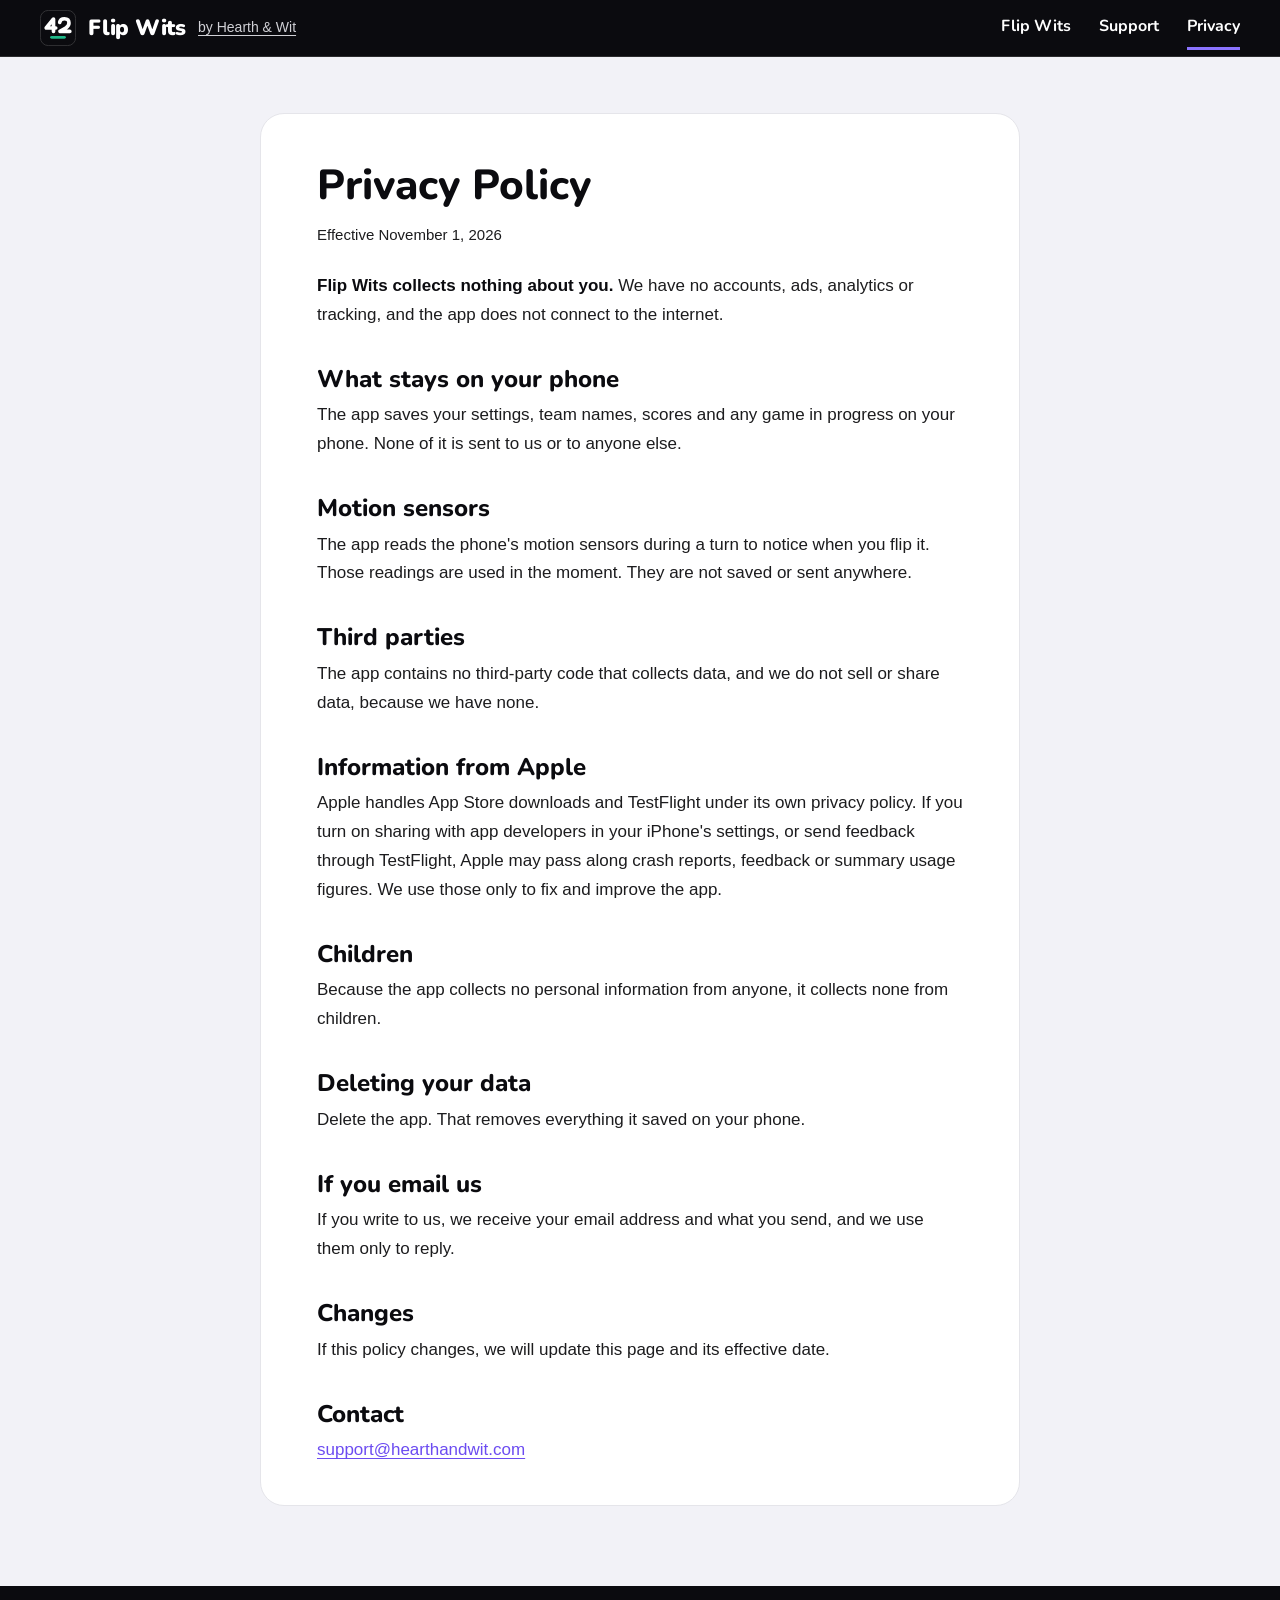
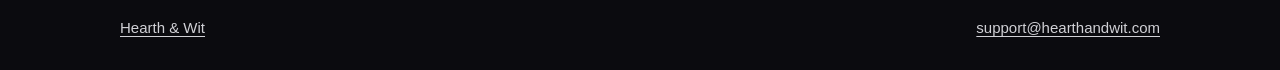
==== commit 970ca837: "Use support@hearthandwit.com as the contact email Swaps ajm@hearthandwit.com for support@hearthandwi" ====
--- a/privacy/index.html
+++ b/privacy/index.html
@@ -47,14 +47,14 @@
 <h2>Changes</h2>
 <p>If this policy changes, we will update this page and its effective date.</p>
 <h2>Contact</h2>
-<p><a href="mailto:ajm@hearthandwit.com">ajm@hearthandwit.com</a></p>
+<p><a href="mailto:support@hearthandwit.com">support@hearthandwit.com</a></p>
 </article>
 </main>
 
 <footer>
   <div class="inner">
     <span><a href="https://hearthandwit.com/">Hearth &amp; Wit</a></span>
-    <a href="mailto:ajm@hearthandwit.com">ajm@hearthandwit.com</a>
+    <a href="mailto:support@hearthandwit.com">support@hearthandwit.com</a>
   </div>
 </footer>
 </body>
